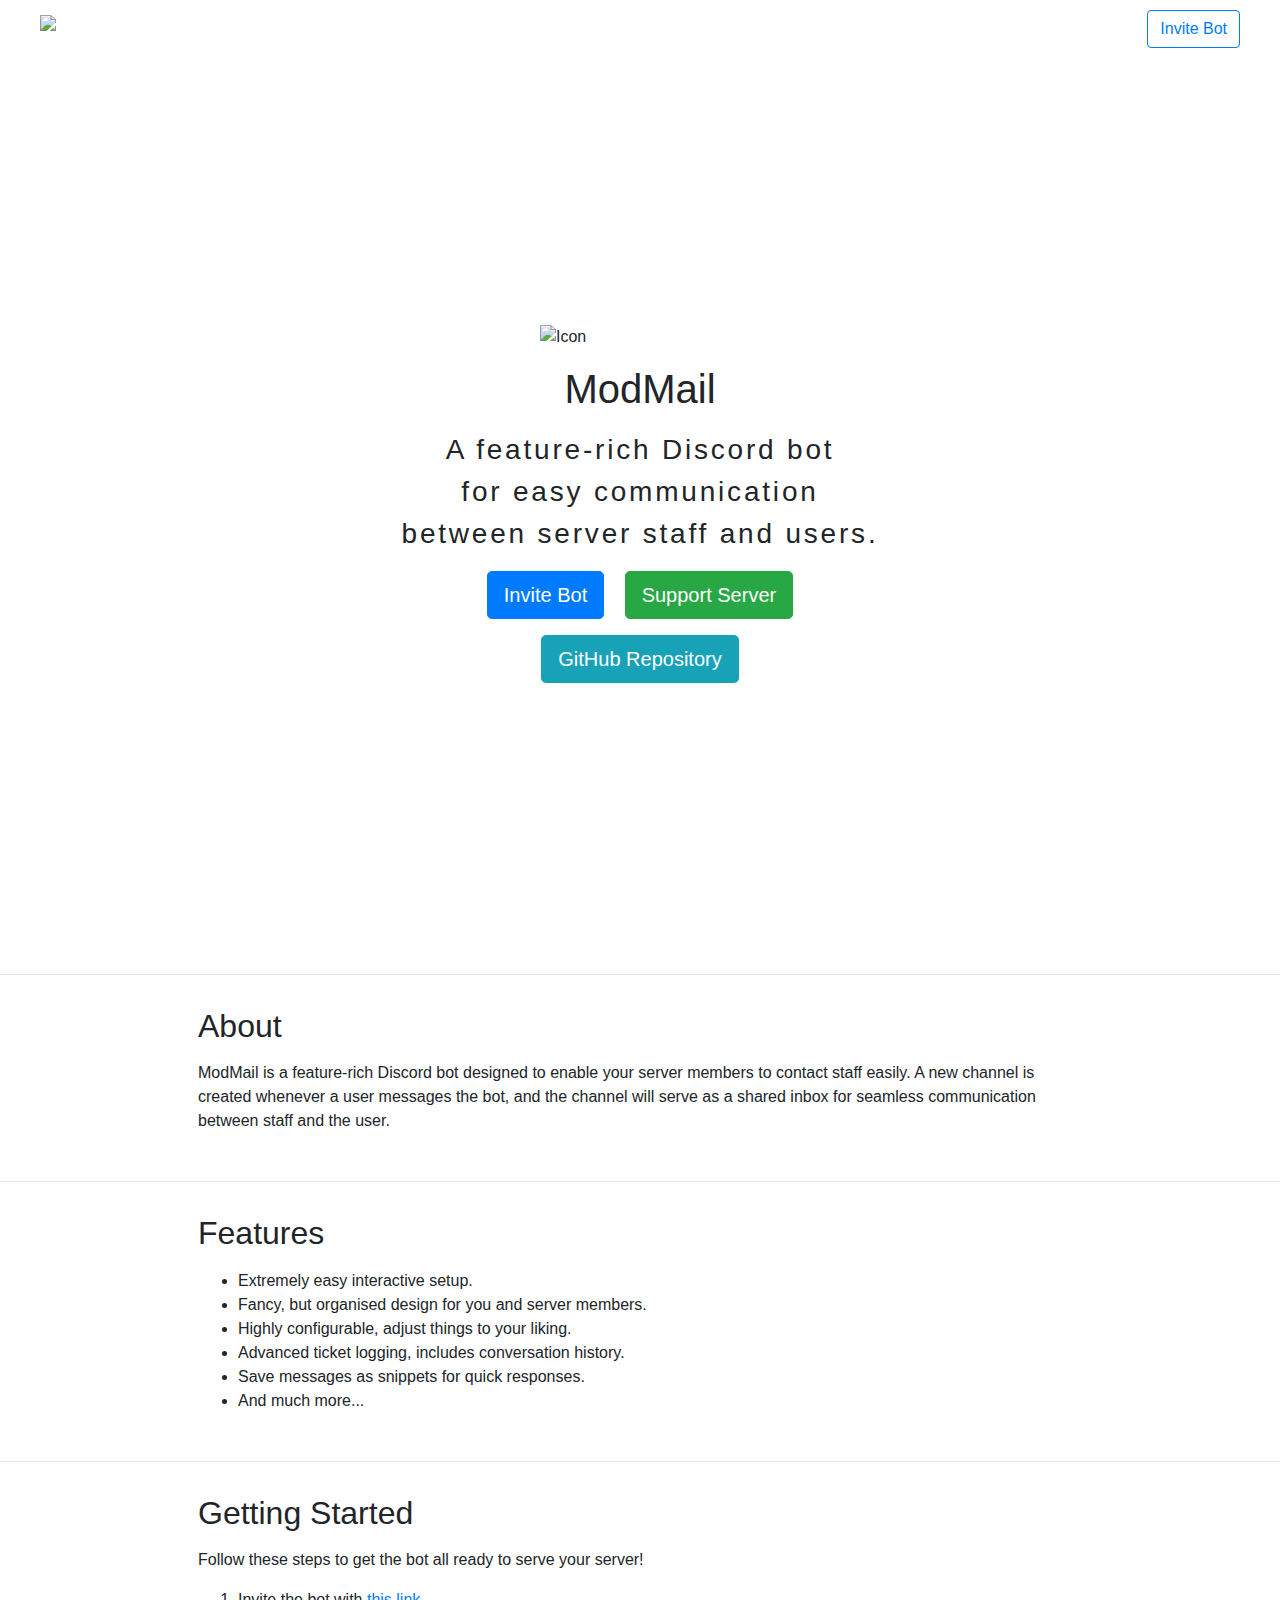
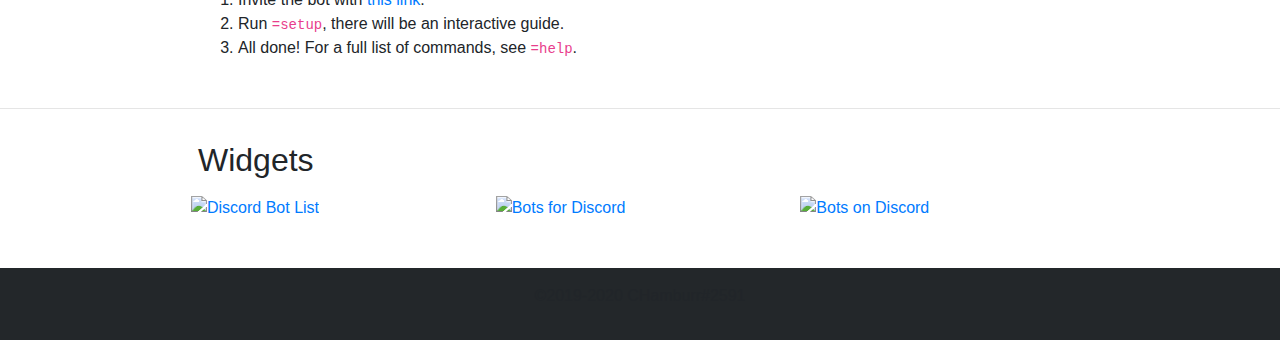
==== index.html @ 186e0934 "Create index.html" ====
<!DOCTYPE html>
<html lang="en">
<head>
    <meta charset="utf8">
    <meta name="description" content="A feature-rich Discord bot for easy communication between server staff and users.">
    <meta name="author" content="CHamburr#2591">
    <meta name="viewport" content="width=device-width, initial-scale=1, shrink-to-fit=no">
    <meta name="theme-color" content="#1e90ff">
    <meta property="og:type" content="website">
    <meta property="og:url" content="https://modmail.netlify.com">
    <meta property="og:title" content="ModMail">
    <meta property="og:description" content="A feature-rich Discord bot for easy communication between server staff and users.">
    <meta property="og:image" content="https://modmail.netlify.com/images/icon.png">
    <title>ModMail</title>
    <link rel="stylesheet" href="https://stackpath.bootstrapcdn.com/bootstrap/4.3.1/css/bootstrap.min.css" integrity="sha384-ggOyR0iXCbMQv3Xipma34MD+dH/1fQ784/j6cY/iJTQUOhcWr7x9JvoRxT2MZw1T" crossorigin="anonymous">
    <link rel="stylesheet" href="https://use.fontawesome.com/releases/v5.12.0/css/all.css" integrity="sha384-REHJTs1r2ErKBuJB0fCK99gCYsVjwxHrSU0N7I1zl9vZbggVJXRMsv/sLlOAGb4M" crossorigin="anonymous">
    <link rel="icon" href="images/icon.png" type="image/x-icon">
    <link rel="stylesheet" href="css/styles.css">
    <link rel="stylesheet" href="css/particles.css">
    <script src="https://ajax.aspnetcdn.com/ajax/jQuery/jquery-3.4.0.min.js"></script>
    <script async src="https://www.googletagmanager.com/gtag/js?id=UA-129600306-5"></script>
    <script>
        window.dataLayer = window.dataLayer || [];
        function gtag() {
            dataLayer.push(arguments);
        }
        gtag("js", new Date());
        gtag("config", "UA-129600306-5");
    </script>
</head>
<body>
    <header>
        <nav class="navbar navbar-expand-lg navbar-dark">
            <div class="container px-2 px-md-4 my-0 mx-auto" style="max-width: none;">
                <a href="/" class="navbar-brand h1 mb-0">
                    <img src="images/icon.png" width="40" height="40" alt="Icon">
                </a>
                <button class="navbar-toggler" type="button" data-toggle="collapse" data-target="#navbarSupportedContent" aria-controls="navbarSupportedContent" aria-expanded="false" aria-label="Toggle navigation">
                    <span class="navbar-toggler-icon"></span>
                </button>
                <div class="collapse navbar-collapse" id="navbarSupportedContent">
                    <ul class="navbar-nav mr-auto" style="font-weight: 500;">
                        <li class="nav-item active">
                            <a class="nav-link" href="/">Home</a>
                        </li>
                        <li class="nav-item active">
                            <a class="nav-link" href="/premium">Premium</a>
                        </li>
                        <li class="nav-item active">
                            <a class="nav-link" href="/stats">Statistics</a>
                        </li>
                        <li class="nav-item active">
                            <a class="nav-link" href="/partners">Partners</a>
                        </li>
                        <li class="nav-item active">
                            <a class="nav-link" href="https://discord.gg/wjWJwJB">Support Server</a>
                        </li>
                    </ul>
                    <a class="btn btn-outline-primary my-2 my-sm-0" href="https://discordapp.com/api/oauth2/authorize?client_id=575252669443211264&permissions=268823640&scope=bot">Invite Bot</a>
                </div>
            </div>
        </nav>
    </header>
    <div class="w-100 vh-100 d-table overflow-hidden">
        <div id="particles-js"></div>
        <div class="d-table-cell align-middle">
            <div class="align-items-center d-flex flex-column">
                <img src="images/icon.png" width="200vh" alt="Icon">
                <h1 class="my-3">ModMail</h1>
                <h3 class="text-center" style="font-weight: 500; letter-spacing: 0.1em; line-height: 1.5em;">
                    A feature-rich Discord bot
                    <br>
                    for easy communication
                    <br>
                    between server staff and users.
                </h3>
            </div>
            <div class="text-center">
                <a class="btn btn-primary btn-lg d-inline-block m-2" href="https://discordapp.com/api/oauth2/authorize?client_id=575252669443211264&permissions=268823640&scope=bot"><i class="fas fa-plus"></i> Invite Bot</a>
                <a class="btn btn-success btn-lg d-inline-block m-2" href="https://discord.gg/wjWJwJB"><i class="fas fa-question"></i> Support Server</a>
                <br>
                <a class="btn btn-info btn-lg d-inline-block m-2" href="https://github.com/CHamburr/modmail"><i class="fab fa-github"></i> GitHub Repository</a>
            </div>
        </div>
    </div>
    <hr>
    <div class="container py-3" style="padding-left: 10%; padding-right: 10%;">
        <a id="about"><h2>About</h2></a>
        <p class="mt-3">ModMail is a feature-rich Discord bot designed to enable your server members to contact staff easily. A new channel is created whenever a user messages the bot, and the channel will serve as a shared inbox for seamless communication between staff and the user.</p>
    </div>
    <hr>
    <div class="container py-3" style="padding-left: 10%; padding-right: 10%;">
        <a id="features"><h2>Features</h2></a>
        <ul class="mt-3">
            <li>Extremely easy interactive setup.</li>
            <li>Fancy, but organised design for you and server members.</li>
            <li>Highly configurable, adjust things to your liking.</li>
            <li>Advanced ticket logging, includes conversation history.</li>
            <li>Save messages as snippets for quick responses.</li>
            <li>And much more...</li>
        </ul>
    </div>
    <hr>
    <div class="container py-3" style="padding-left: 10%; padding-right: 10%;">
        <a id="getting-started"><h2>Getting Started</h2></a>
        <p class="mt-3">Follow these steps to get the bot all ready to serve your server!</p>
        <ol>
            <li>Invite the bot with <a href="https://discordapp.com/api/oauth2/authorize?client_id=575252669443211264&permissions=268823640&scope=bot">this link</a>.</li>
            <li>Run <code>=setup</code>, there will be an interactive guide.</li>
            <li>All done! For a full list of commands, see <code>=help</code>.</li>
        </ol>
    </div>
    <hr>
    <div class="container py-3" style="padding-left: 10%; padding-right: 10%;">
        <a id="widgets"><h2>Widgets</h2></a>
        <div class="row">
            <div class="col-12 col-md-6 col-lg-4 my-2 px-2">
                <a href="https://discordbots.org/bot/575252669443211264">
                    <img class="w-100" src="https://discordbots.org/api/widget/575252669443211264.svg" alt="Discord Bot List">
                </a>
            </div>
            <div class="col-12 col-md-6 col-lg-4 my-2 px-2">
                <a href="https://botsfordiscord.com/bots/575252669443211264">
                    <img class="w-100" src="https://botsfordiscord.com/api/bot/575252669443211264/widget?theme=dark" alt="Bots for Discord">
                </a>
            </div>
            <div class="col-12 col-md-6 col-lg-4 my-2 px-2">
                <a href="https://bots.ondiscord.xyz/bots/575252669443211264">
                    <img class="w-100" src="https://bots.ondiscord.xyz/bots/575252669443211264/embed?theme=dark&showGuilds=true" alt="Bots on Discord">
                </a>
            </div>
        </div>
    </div>
    <div>
        <a href="#" id="scroll-button">
            <i class="fas fa-chevron-up fa-2x text-white"></i>
        </a>
    </div>
    <div class="mt-4 px-0 py-3" style="background-color: #23272a;">
        <footer class="text-center">
            <p>©2019-2020 CHamburr#2591</p>
        </footer>
    </div>
    <script src="https://cdnjs.cloudflare.com/ajax/libs/popper.js/1.12.9/umd/popper.min.js" integrity="sha384-ApNbgh9B+Y1QKtv3Rn7W3mgPxhU9K/ScQsAP7hUibX39j7fakFPskvXusvfa0b4Q" crossorigin="anonymous"></script>
    <script src="https://maxcdn.bootstrapcdn.com/bootstrap/4.0.0/js/bootstrap.min.js" integrity="sha384-JZR6Spejh4U02d8jOt6vLEHfe/JQGiRRSQQxSfFWpi1MquVdAyjUar5+76PVCmYl" crossorigin="anonymous"></script>
    <script src="https://cdn.jsdelivr.net/particles.js/2.0.0/particles.min.js"></script>
    <script src="js/particles.js"></script>
    <script>
        $(window).scroll(function() {
            if ($(window).scrollTop() > 300) $("#scroll-button").addClass("show");
            else $("#scroll-button").removeClass("show");
        });
        $(document).ready(function() {
            $("#scroll-button").click(function(e) {
                e.preventDefault();
                $("html, body").animate({scrollTop: 0}, "300");
            });
        });
    </script>
</body>
</html>
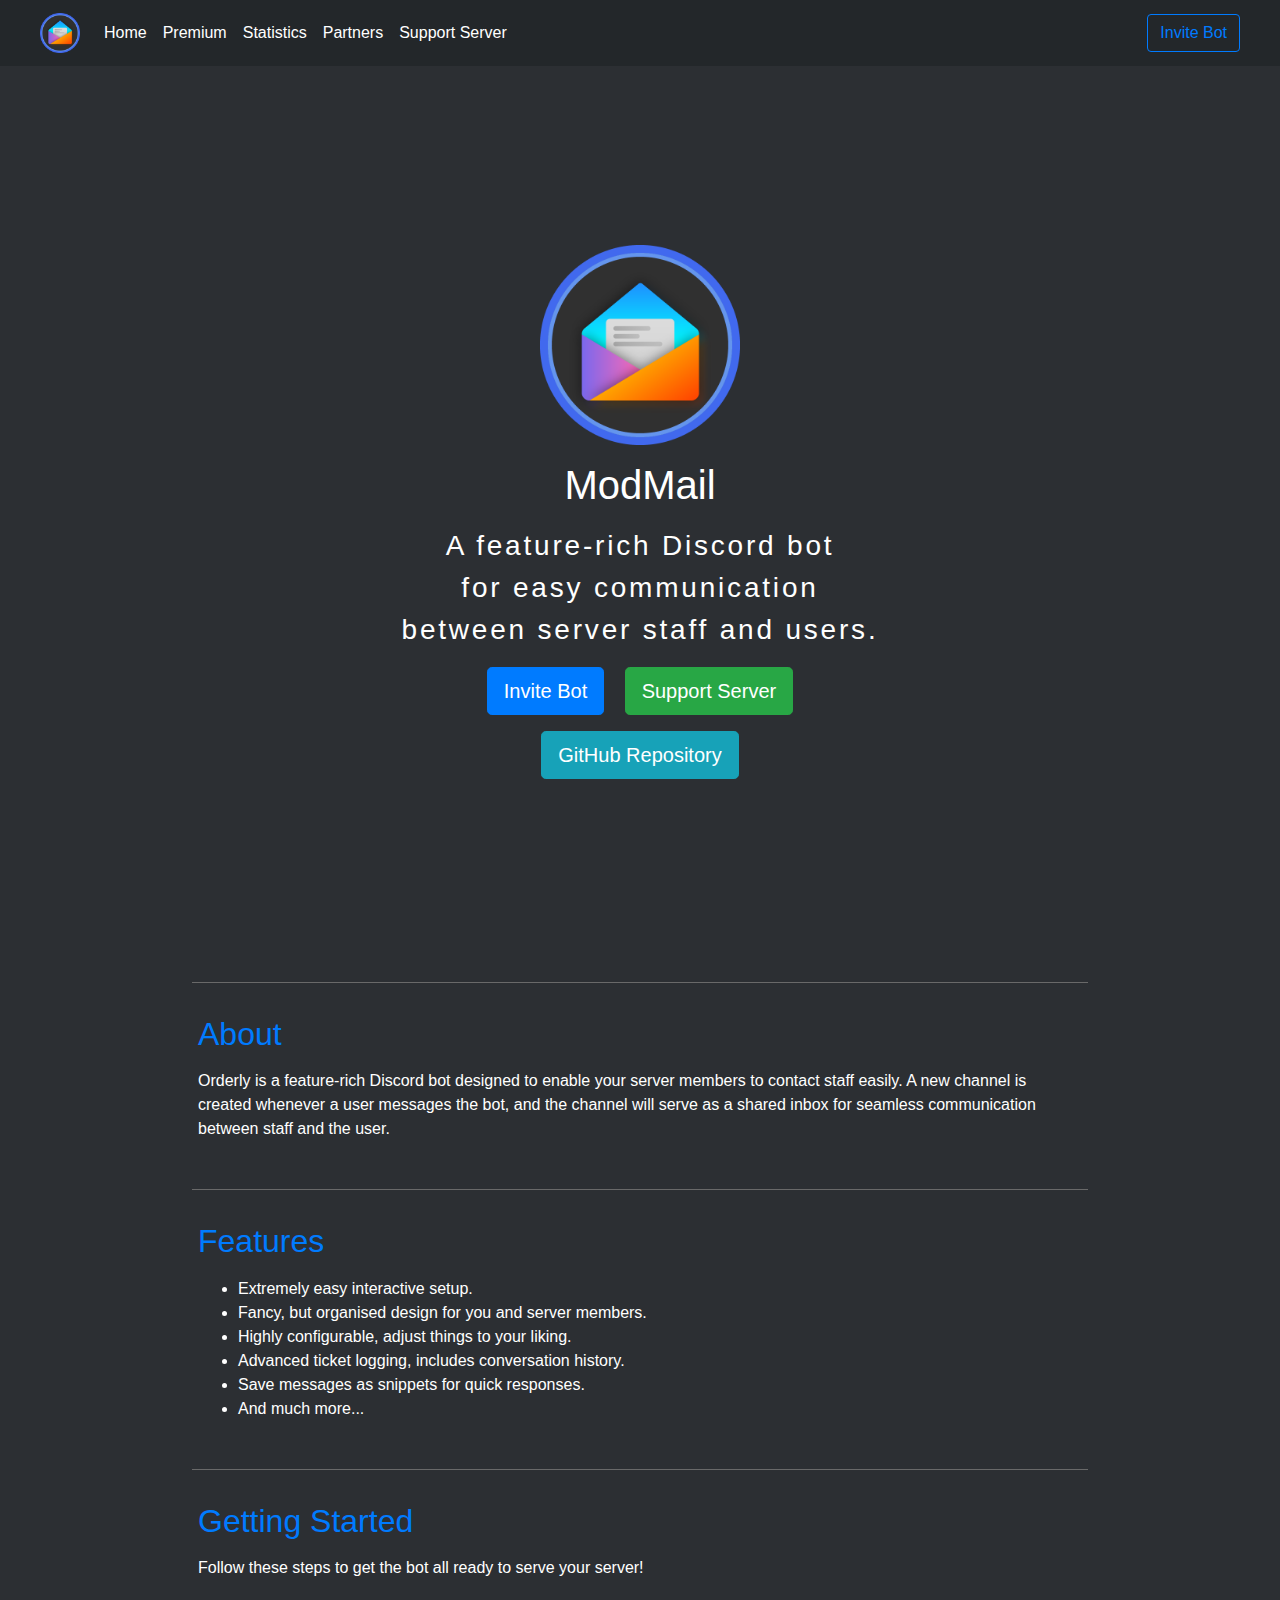
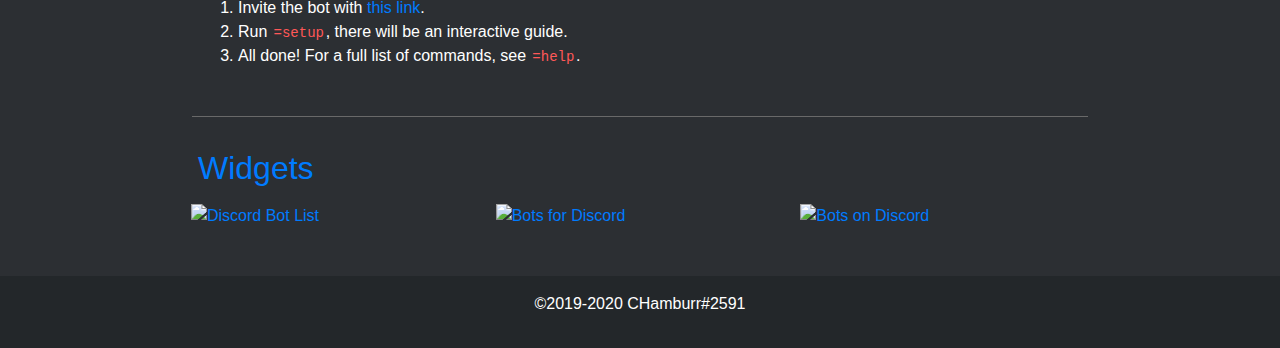
==== commit f728f06f: "Update index.html" ====
--- a/index.html
+++ b/index.html
@@ -8,7 +8,7 @@
     <meta name="theme-color" content="#1e90ff">
     <meta property="og:type" content="website">
     <meta property="og:url" content="https://modmail.netlify.com">
-    <meta property="og:title" content="ModMail">
+    <meta property="og:title" content="Orderly">
     <meta property="og:description" content="A feature-rich Discord bot for easy communication between server staff and users.">
     <meta property="og:image" content="https://modmail.netlify.com/images/icon.png">
     <title>ModMail</title>
@@ -53,7 +53,7 @@
                             <a class="nav-link" href="/partners">Partners</a>
                         </li>
                         <li class="nav-item active">
-                            <a class="nav-link" href="https://discord.gg/wjWJwJB">Support Server</a>
+                            <a class="nav-link" href="https://discord.gg/BnKtHkk">Support Server</a>
                         </li>
                     </ul>
                     <a class="btn btn-outline-primary my-2 my-sm-0" href="https://discordapp.com/api/oauth2/authorize?client_id=575252669443211264&permissions=268823640&scope=bot">Invite Bot</a>
@@ -77,16 +77,16 @@
             </div>
             <div class="text-center">
                 <a class="btn btn-primary btn-lg d-inline-block m-2" href="https://discordapp.com/api/oauth2/authorize?client_id=575252669443211264&permissions=268823640&scope=bot"><i class="fas fa-plus"></i> Invite Bot</a>
-                <a class="btn btn-success btn-lg d-inline-block m-2" href="https://discord.gg/wjWJwJB"><i class="fas fa-question"></i> Support Server</a>
+                <a class="btn btn-success btn-lg d-inline-block m-2" href=https://discord.gg/BnKtHkk"><i class="fas fa-question"></i> Support Server</a>
                 <br>
-                <a class="btn btn-info btn-lg d-inline-block m-2" href="https://github.com/CHamburr/modmail"><i class="fab fa-github"></i> GitHub Repository</a>
+                <a class="btn btn-info btn-lg d-inline-block m-2" href=""><i class="fab fa-github"></i> GitHub Repository</a>
             </div>
         </div>
     </div>
     <hr>
     <div class="container py-3" style="padding-left: 10%; padding-right: 10%;">
         <a id="about"><h2>About</h2></a>
-        <p class="mt-3">ModMail is a feature-rich Discord bot designed to enable your server members to contact staff easily. A new channel is created whenever a user messages the bot, and the channel will serve as a shared inbox for seamless communication between staff and the user.</p>
+        <p class="mt-3">Orderly is a feature-rich Discord bot designed to enable your server members to contact staff easily. A new channel is created whenever a user messages the bot, and the channel will serve as a shared inbox for seamless communication between staff and the user.</p>
     </div>
     <hr>
     <div class="container py-3" style="padding-left: 10%; padding-right: 10%;">
--- a/css/styles.css
+++ b/css/styles.css
@@ -0,0 +1,100 @@
+body {
+    color: white;
+    background-color: #2c2f33;
+}
+
+hr {
+    border-color: dimgrey;
+    width: 70%;
+    margin-left: 15%;
+}
+
+pre {
+    color: white;
+    background-color: #2c2f33;
+    padding: 0.25em;
+}
+
+code {
+    color: #ff5858;
+    background-color: #2c2f33;
+    padding: 0.125em;
+}
+
+h2 {
+    color: #007bff;
+}
+
+.navbar-dark {
+    background-color: #23272a;
+}
+
+.link-dark {
+    color: #1e90ff !important;
+}
+
+.link-dark:hover {
+    color: #1e90ff !important;
+}
+
+.twitter-typeahead {
+    width: 100%;
+}
+
+.tt-dataset .tt-suggestion:first-child {
+    border-top: none !important;
+    padding-top: 0 !important;
+    height: 2em !important;
+}
+
+.tt-dataset .tt-suggestion:last-child {
+    border-bottom: none !important;
+    padding-bottom: 0 !important;
+    height: 2em !important;
+}
+
+.tt-dataset .tt-suggestion:only-child {
+    border-bottom: none !important;
+    padding-bottom: 0 !important;
+    height: 1.5em !important;
+}
+
+.tt-suggestion {
+    height: 2.5em;
+}
+
+.tt-suggestion:hover {
+    cursor: pointer;
+}
+
+#scroll-button {
+    background-color: #007bff;
+    border-radius: 50%;
+    position: fixed;
+    right: 10%;
+    bottom: 5%;
+    width: 4em;
+    height: 4em;
+    display: flex;
+    flex-direction: column;
+    justify-content: center;
+    text-align: center;
+    opacity: 0;
+    visibility: hidden;
+    transition: opacity .5s, visibility .5s;
+}
+
+#scroll-button.show {
+  opacity: 1;
+  visibility: visible;
+}
+
+#scroll-button:hover {
+    text-decoration: none;
+}
+
+@media (min-width: 992px) {
+    #dashboard {
+        height: 4100px !important;
+    }
+}
--- a/css/particles.css
+++ b/css/particles.css
@@ -0,0 +1,46 @@
+#particles-js {
+    position:absolute;
+    width: 100%;
+    height: 100%;
+    z-index: -1;
+    background-color: #2C2F33;
+    background-image: url("");
+    background-repeat: no-repeat;
+    background-size: cover;
+    background-position: 50% 50%;
+}
+
+.count-particles {
+    background: #000022;
+    position: absolute;
+    top: 48px;
+    left: 0;
+    width: 80px;
+    color: #13E8E9;
+    font-size: .8em;
+    text-align: left;
+    text-indent: 4px;
+    line-height: 14px;
+    padding-bottom: 2px;
+    font-family: Helvetica, Arial, sans-serif;
+    font-weight: bold;
+}
+
+.js-count-particles {
+    font-size: 1.1em;
+}
+
+#stats, .count-particles {
+    -webkit-user-select: none;
+    margin-top: 5px;
+    margin-left: 5px;
+}
+
+#stats {
+    border-radius: 3px 3px 0 0;
+    overflow: hidden;
+}
+
+.count-particles {
+    border-radius: 0 0 3px 3px;
+}
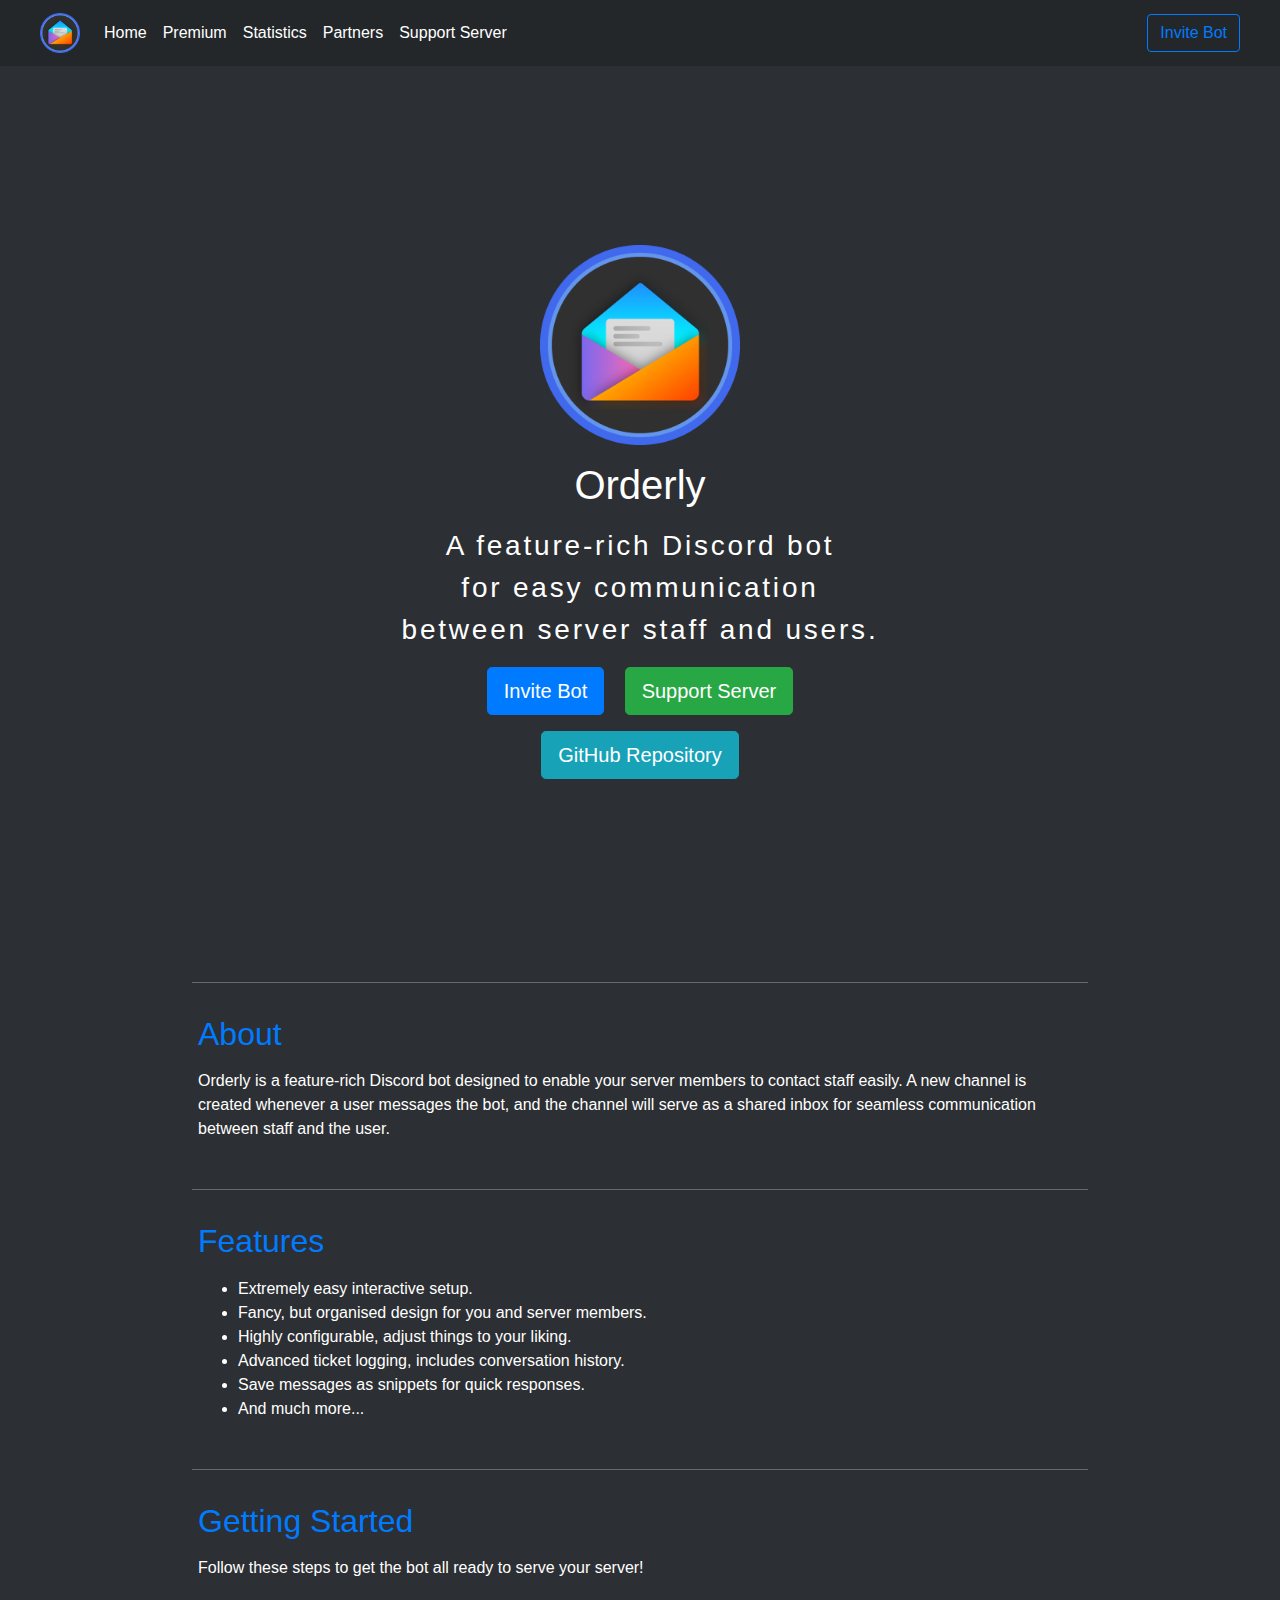
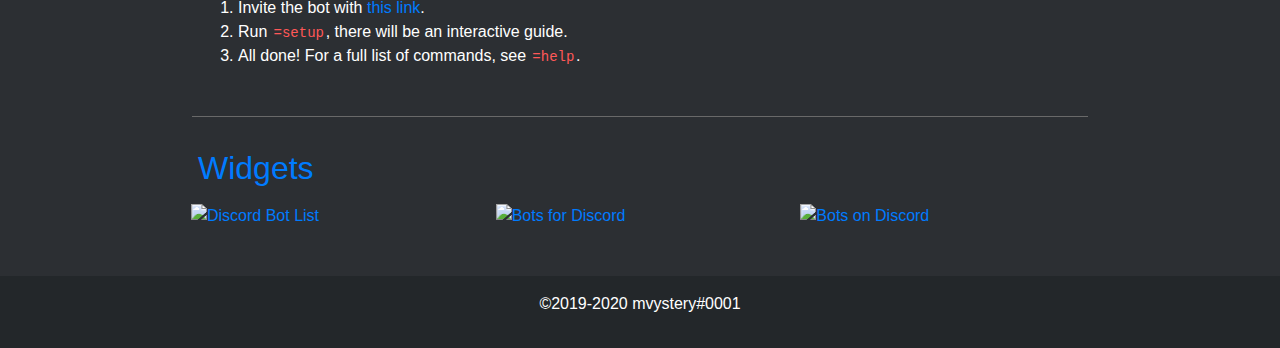
==== commit 60c026da: "Update index.html" ====
--- a/index.html
+++ b/index.html
@@ -3,7 +3,7 @@
 <head>
     <meta charset="utf8">
     <meta name="description" content="A feature-rich Discord bot for easy communication between server staff and users.">
-    <meta name="author" content="CHamburr#2591">
+    <meta name="author" content="mvystery#0001">
     <meta name="viewport" content="width=device-width, initial-scale=1, shrink-to-fit=no">
     <meta name="theme-color" content="#1e90ff">
     <meta property="og:type" content="website">
@@ -66,7 +66,7 @@
         <div class="d-table-cell align-middle">
             <div class="align-items-center d-flex flex-column">
                 <img src="images/icon.png" width="200vh" alt="Icon">
-                <h1 class="my-3">ModMail</h1>
+                <h1 class="my-3">Orderly</h1>
                 <h3 class="text-center" style="font-weight: 500; letter-spacing: 0.1em; line-height: 1.5em;">
                     A feature-rich Discord bot
                     <br>
@@ -138,7 +138,7 @@
     </div>
     <div class="mt-4 px-0 py-3" style="background-color: #23272a;">
         <footer class="text-center">
-            <p>©2019-2020 CHamburr#2591</p>
+            <p>©2019-2020 mvystery#0001</p>
         </footer>
     </div>
     <script src="https://cdnjs.cloudflare.com/ajax/libs/popper.js/1.12.9/umd/popper.min.js" integrity="sha384-ApNbgh9B+Y1QKtv3Rn7W3mgPxhU9K/ScQsAP7hUibX39j7fakFPskvXusvfa0b4Q" crossorigin="anonymous"></script>
